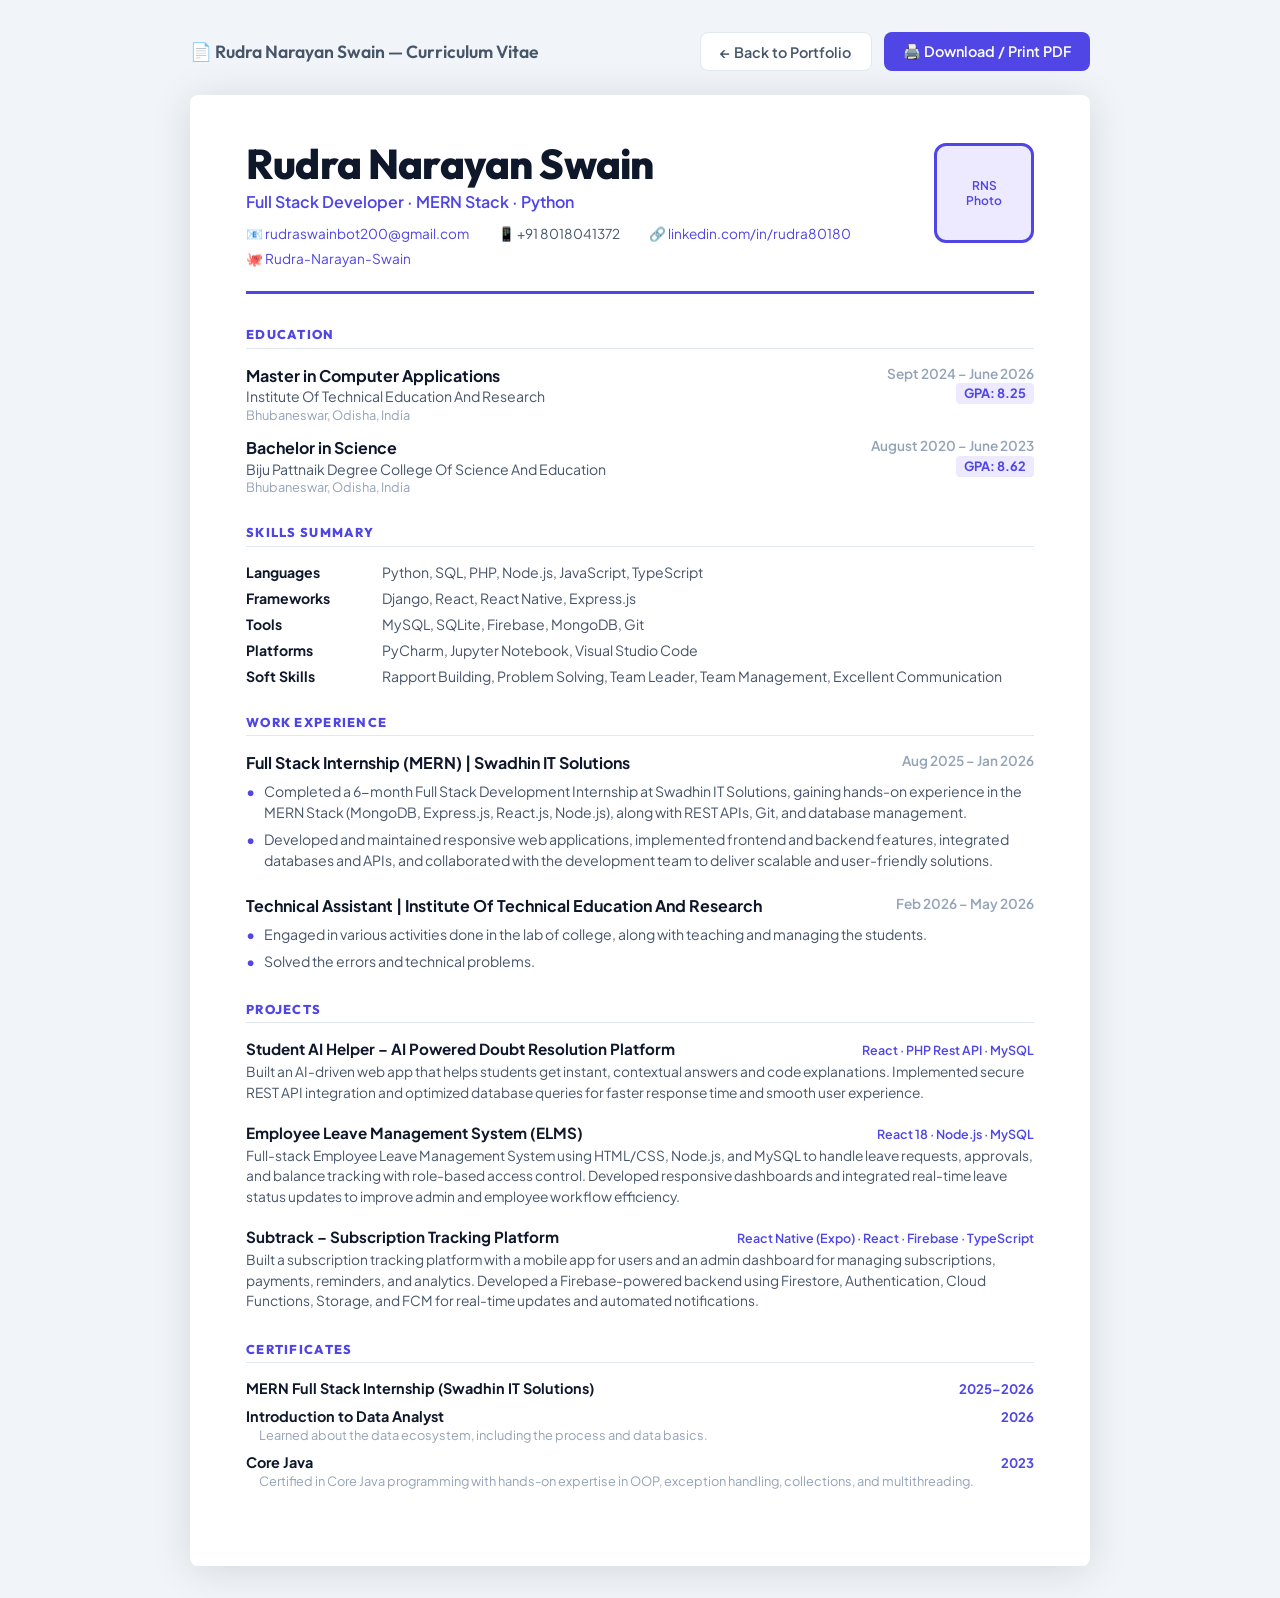
==== cv.html @ 92885af6 "feat: Premium developer portfolio" ====
<!DOCTYPE html>
<html lang="en">
<head>
  <meta charset="UTF-8" />
  <meta name="viewport" content="width=device-width, initial-scale=1.0" />
  <title>CV – Rudra Narayan Swain</title>
  <link rel="preconnect" href="https://fonts.googleapis.com" />
  <link href="https://fonts.googleapis.com/css2?family=Outfit:wght@400;600;700;800&family=Plus+Jakarta+Sans:wght@400;500;600&display=swap" rel="stylesheet" />
  <style>
    /* ===== SCREEN STYLES ===== */
    :root {
      --ink: #0f172a;
      --ink-muted: #475569;
      --ink-light: #94a3b8;
      --accent: #4f46e5;
      --accent-light: #ede9fe;
      --divider: #e2e8f0;
      --bg: #ffffff;
    }

    * { margin: 0; padding: 0; box-sizing: border-box; }

    body {
      background: #f1f5f9;
      font-family: 'Plus Jakarta Sans', sans-serif;
      color: var(--ink);
      min-height: 100vh;
      padding: 2rem;
    }

    /* Screen-only controls bar */
    .cv-actions {
      max-width: 900px;
      margin: 0 auto 1.5rem;
      display: flex;
      justify-content: space-between;
      align-items: center;
      flex-wrap: wrap;
      gap: 1rem;
    }

    .cv-actions h1 {
      font-family: 'Outfit', sans-serif;
      font-size: 1.1rem;
      color: #475569;
      font-weight: 600;
    }

    .btn-group { display: flex; gap: 0.75rem; }

    .cv-btn {
      display: inline-flex;
      align-items: center;
      gap: 0.5rem;
      padding: 0.6rem 1.2rem;
      border-radius: 8px;
      font-family: 'Plus Jakarta Sans', sans-serif;
      font-size: 0.9rem;
      font-weight: 600;
      cursor: pointer;
      border: none;
      transition: all 0.2s ease;
      text-decoration: none;
    }

    .cv-btn-primary {
      background: #4f46e5;
      color: white;
    }

    .cv-btn-primary:hover {
      background: #4338ca;
      transform: translateY(-1px);
      box-shadow: 0 4px 12px rgba(79,70,229,0.3);
    }

    .cv-btn-secondary {
      background: white;
      color: #475569;
      border: 1px solid #e2e8f0;
    }

    .cv-btn-secondary:hover {
      background: #f8fafc;
    }

    /* ===== CV PAPER ===== */
    .cv-paper {
      background: var(--bg);
      max-width: 900px;
      margin: 0 auto;
      padding: 3rem 3.5rem;
      box-shadow: 0 4px 40px rgba(0,0,0,0.12);
      border-radius: 8px;
    }

    /* Header */
    .cv-header {
      display: grid;
      grid-template-columns: 1fr auto;
      gap: 2rem;
      align-items: start;
      margin-bottom: 2rem;
      padding-bottom: 1.5rem;
      border-bottom: 3px solid var(--accent);
    }

    .cv-name {
      font-family: 'Outfit', sans-serif;
      font-size: 2.6rem;
      font-weight: 800;
      color: var(--ink);
      letter-spacing: -0.02em;
      line-height: 1;
    }

    .cv-title-tag {
      font-size: 1rem;
      font-weight: 600;
      color: var(--accent);
      margin-top: 0.4rem;
    }

    .cv-photo {
      width: 100px;
      height: 100px;
      border-radius: 12px;
      object-fit: cover;
      border: 3px solid var(--accent-light);
    }

    .cv-photo-placeholder {
      width: 100px;
      height: 100px;
      border-radius: 12px;
      background: var(--accent-light);
      border: 3px solid var(--accent);
      display: flex;
      align-items: center;
      justify-content: center;
      font-size: 0.75rem;
      color: var(--accent);
      text-align: center;
      font-weight: 600;
      padding: 0.5rem;
    }

    /* Contact Row */
    .cv-contact {
      display: flex;
      flex-wrap: wrap;
      gap: 0.5rem 1.8rem;
      margin-top: 0.8rem;
      font-size: 0.85rem;
      color: var(--ink-muted);
    }

    .cv-contact a {
      color: var(--accent);
      text-decoration: none;
    }

    /* Sections */
    .cv-section {
      margin-bottom: 1.8rem;
    }

    .cv-section-title {
      font-family: 'Outfit', sans-serif;
      font-size: 0.8rem;
      font-weight: 800;
      text-transform: uppercase;
      letter-spacing: 0.1em;
      color: var(--accent);
      border-bottom: 1.5px solid var(--divider);
      padding-bottom: 0.35rem;
      margin-bottom: 1rem;
    }

    /* Education */
    .edu-item {
      display: grid;
      grid-template-columns: 1fr auto;
      gap: 1rem;
      margin-bottom: 0.9rem;
    }

    .edu-degree {
      font-size: 1rem;
      font-weight: 700;
      color: var(--ink);
    }

    .edu-inst-cv {
      font-size: 0.88rem;
      color: var(--ink-muted);
      margin-top: 0.1rem;
    }

    .edu-gpa-cv {
      font-size: 0.8rem;
      font-weight: 700;
      color: var(--accent);
      background: var(--accent-light);
      padding: 0.15rem 0.5rem;
      border-radius: 4px;
      height: fit-content;
    }

    .edu-date-cv {
      font-size: 0.85rem;
      color: var(--ink-light);
      font-weight: 600;
      white-space: nowrap;
      text-align: right;
    }

    .edu-loc {
      font-size: 0.8rem;
      color: var(--ink-light);
      margin-top: 0.1rem;
    }

    /* Skills */
    .skills-row {
      display: flex;
      flex-direction: column;
      gap: 0.5rem;
    }

    .skill-row-item {
      display: grid;
      grid-template-columns: 120px 1fr;
      gap: 1rem;
      align-items: baseline;
      font-size: 0.88rem;
    }

    .skill-row-label {
      font-weight: 700;
      color: var(--ink);
    }

    .skill-row-value {
      color: var(--ink-muted);
    }

    /* Experience */
    .exp-cv-item {
      margin-bottom: 1.5rem;
    }

    .exp-cv-header {
      display: flex;
      justify-content: space-between;
      align-items: flex-start;
      flex-wrap: wrap;
      gap: 0.3rem;
    }

    .exp-cv-role {
      font-size: 1rem;
      font-weight: 700;
      color: var(--ink);
    }

    .exp-cv-company {
      font-size: 0.88rem;
      color: var(--accent);
      font-weight: 600;
    }

    .exp-cv-date {
      font-size: 0.85rem;
      color: var(--ink-light);
      font-weight: 600;
      white-space: nowrap;
    }

    .exp-cv-bullets {
      list-style: none;
      margin-top: 0.5rem;
    }

    .exp-cv-bullets li {
      position: relative;
      padding-left: 1.1rem;
      font-size: 0.88rem;
      color: var(--ink-muted);
      margin-bottom: 0.35rem;
      line-height: 1.5;
    }

    .exp-cv-bullets li::before {
      content: '•';
      position: absolute;
      left: 0;
      color: var(--accent);
      font-weight: bold;
    }

    /* Projects */
    .proj-cv-item {
      margin-bottom: 1.2rem;
    }

    .proj-cv-header {
      display: flex;
      justify-content: space-between;
      align-items: baseline;
      flex-wrap: wrap;
    }

    .proj-cv-name {
      font-size: 0.95rem;
      font-weight: 700;
      color: var(--ink);
    }

    .proj-cv-tech {
      font-size: 0.78rem;
      color: var(--accent);
      font-weight: 600;
    }

    .proj-cv-desc {
      font-size: 0.86rem;
      color: var(--ink-muted);
      margin-top: 0.25rem;
      line-height: 1.5;
    }

    /* Certificates */
    .cert-cv-item {
      display: flex;
      justify-content: space-between;
      align-items: baseline;
      margin-bottom: 0.6rem;
      flex-wrap: wrap;
      gap: 0.3rem;
    }

    .cert-cv-left {}

    .cert-cv-name {
      font-size: 0.9rem;
      font-weight: 700;
      color: var(--ink);
    }

    .cert-cv-issuer {
      font-size: 0.8rem;
      color: var(--ink-muted);
      margin-top: 0.1rem;
    }

    .cert-cv-desc {
      font-size: 0.8rem;
      color: var(--ink-light);
      padding-left: 0.8rem;
      margin-top: 0.15rem;
    }

    .cert-cv-year {
      font-size: 0.82rem;
      color: var(--accent);
      font-weight: 700;
    }

    /* ===== PRINT STYLES ===== */
    @media print {
      body {
        background: white;
        padding: 0;
        -webkit-print-color-adjust: exact;
        print-color-adjust: exact;
      }

      .cv-actions { display: none !important; }

      .cv-paper {
        box-shadow: none;
        border-radius: 0;
        padding: 1.5cm 2cm;
        max-width: 100%;
      }

      a { color: var(--accent); }
      a[href]::after { content: none; }
    }
  </style>
</head>
<body>

  <!-- Screen-only action bar -->
  <div class="cv-actions">
    <h1>📄 Rudra Narayan Swain — Curriculum Vitae</h1>
    <div class="btn-group">
      <a href="index.html" class="cv-btn cv-btn-secondary">← Back to Portfolio</a>
      <button class="cv-btn cv-btn-primary" onclick="window.print()">
        🖨️ Download / Print PDF
      </button>
    </div>
  </div>

  <!-- ===== CV PAPER ===== -->
  <div class="cv-paper">

    <!-- Header -->
    <div class="cv-header">
      <div>
        <div class="cv-name">Rudra Narayan Swain</div>
        <div class="cv-title-tag">Full Stack Developer · MERN Stack · Python</div>
        <div class="cv-contact">
          <span>📧 <a href="mailto:rudraswainbot200@gmail.com">rudraswainbot200@gmail.com</a></span>
          <span>📱 +91 8018041372</span>
          <span>🔗 <a href="https://www.linkedin.com/in/rudra80180" target="_blank">linkedin.com/in/rudra80180</a></span>
          <span>🐙 <a href="https://github.com/Rudra-Narayan-Swain" target="_blank">Rudra-Narayan-Swain</a></span>
        </div>
      </div>
      <!-- Replace with your actual photo: place it at assets/profile.jpg -->
      <img
        class="cv-photo"
        src="assets/profile.jpg"
        alt="Rudra Narayan Swain"
        onerror="this.outerHTML='<div class=\'cv-photo-placeholder\'>RNS<br/>Photo</div>'"
      />
    </div>

    <!-- Education -->
    <div class="cv-section">
      <div class="cv-section-title">Education</div>

      <div class="edu-item">
        <div>
          <div class="edu-degree">Master in Computer Applications</div>
          <div class="edu-inst-cv">Institute Of Technical Education And Research</div>
          <div class="edu-loc">Bhubaneswar, Odisha, India</div>
        </div>
        <div style="text-align:right;">
          <div class="edu-date-cv">Sept 2024 – June 2026</div>
          <span class="edu-gpa-cv">GPA: 8.25</span>
        </div>
      </div>

      <div class="edu-item">
        <div>
          <div class="edu-degree">Bachelor in Science</div>
          <div class="edu-inst-cv">Biju Pattnaik Degree College Of Science And Education</div>
          <div class="edu-loc">Bhubaneswar, Odisha, India</div>
        </div>
        <div style="text-align:right;">
          <div class="edu-date-cv">August 2020 – June 2023</div>
          <span class="edu-gpa-cv">GPA: 8.62</span>
        </div>
      </div>
    </div>

    <!-- Skills -->
    <div class="cv-section">
      <div class="cv-section-title">Skills Summary</div>
      <div class="skills-row">
        <div class="skill-row-item">
          <span class="skill-row-label">Languages</span>
          <span class="skill-row-value">Python, SQL, PHP, Node.js, JavaScript, TypeScript</span>
        </div>
        <div class="skill-row-item">
          <span class="skill-row-label">Frameworks</span>
          <span class="skill-row-value">Django, React, React Native, Express.js</span>
        </div>
        <div class="skill-row-item">
          <span class="skill-row-label">Tools</span>
          <span class="skill-row-value">MySQL, SQLite, Firebase, MongoDB, Git</span>
        </div>
        <div class="skill-row-item">
          <span class="skill-row-label">Platforms</span>
          <span class="skill-row-value">PyCharm, Jupyter Notebook, Visual Studio Code</span>
        </div>
        <div class="skill-row-item">
          <span class="skill-row-label">Soft Skills</span>
          <span class="skill-row-value">Rapport Building, Problem Solving, Team Leader, Team Management, Excellent Communication</span>
        </div>
      </div>
    </div>

    <!-- Work Experience -->
    <div class="cv-section">
      <div class="cv-section-title">Work Experience</div>

      <div class="exp-cv-item">
        <div class="exp-cv-header">
          <div>
            <div class="exp-cv-role">Full Stack Internship (MERN) | Swadhin IT Solutions</div>
          </div>
          <span class="exp-cv-date">Aug 2025 – Jan 2026</span>
        </div>
        <ul class="exp-cv-bullets">
          <li>Completed a 6-month Full Stack Development Internship at Swadhin IT Solutions, gaining hands-on experience in the MERN Stack (MongoDB, Express.js, React.js, Node.js), along with REST APIs, Git, and database management.</li>
          <li>Developed and maintained responsive web applications, implemented frontend and backend features, integrated databases and APIs, and collaborated with the development team to deliver scalable and user-friendly solutions.</li>
        </ul>
      </div>

      <div class="exp-cv-item">
        <div class="exp-cv-header">
          <div>
            <div class="exp-cv-role">Technical Assistant | Institute Of Technical Education And Research</div>
          </div>
          <span class="exp-cv-date">Feb 2026 – May 2026</span>
        </div>
        <ul class="exp-cv-bullets">
          <li>Engaged in various activities done in the lab of college, along with teaching and managing the students.</li>
          <li>Solved the errors and technical problems.</li>
        </ul>
      </div>
    </div>

    <!-- Projects -->
    <div class="cv-section">
      <div class="cv-section-title">Projects</div>

      <div class="proj-cv-item">
        <div class="proj-cv-header">
          <span class="proj-cv-name">Student AI Helper – AI Powered Doubt Resolution Platform</span>
          <span class="proj-cv-tech">React · PHP Rest API · MySQL</span>
        </div>
        <div class="proj-cv-desc">
          Built an AI-driven web app that helps students get instant, contextual answers and code explanations.
          Implemented secure REST API integration and optimized database queries for faster response time and smooth user experience.
        </div>
      </div>

      <div class="proj-cv-item">
        <div class="proj-cv-header">
          <span class="proj-cv-name">Employee Leave Management System (ELMS)</span>
          <span class="proj-cv-tech">React 18 · Node.js · MySQL</span>
        </div>
        <div class="proj-cv-desc">
          Full-stack Employee Leave Management System using HTML/CSS, Node.js, and MySQL to handle leave requests, approvals, and balance tracking with role-based access control.
          Developed responsive dashboards and integrated real-time leave status updates to improve admin and employee workflow efficiency.
        </div>
      </div>

      <div class="proj-cv-item">
        <div class="proj-cv-header">
          <span class="proj-cv-name">Subtrack – Subscription Tracking Platform</span>
          <span class="proj-cv-tech">React Native (Expo) · React · Firebase · TypeScript</span>
        </div>
        <div class="proj-cv-desc">
          Built a subscription tracking platform with a mobile app for users and an admin dashboard for managing subscriptions, payments, reminders, and analytics.
          Developed a Firebase-powered backend using Firestore, Authentication, Cloud Functions, Storage, and FCM for real-time updates and automated notifications.
        </div>
      </div>
    </div>

    <!-- Certificates -->
    <div class="cv-section">
      <div class="cv-section-title">Certificates</div>

      <div class="cert-cv-item">
        <div class="cert-cv-left">
          <div class="cert-cv-name">MERN Full Stack Internship (Swadhin IT Solutions)</div>
        </div>
        <span class="cert-cv-year">2025–2026</span>
      </div>

      <div class="cert-cv-item">
        <div class="cert-cv-left">
          <div class="cert-cv-name">Introduction to Data Analyst</div>
          <div class="cert-cv-desc">Learned about the data ecosystem, including the process and data basics.</div>
        </div>
        <span class="cert-cv-year">2026</span>
      </div>

      <div class="cert-cv-item">
        <div class="cert-cv-left">
          <div class="cert-cv-name">Core Java</div>
          <div class="cert-cv-desc">Certified in Core Java programming with hands-on expertise in OOP, exception handling, collections, and multithreading.</div>
        </div>
        <span class="cert-cv-year">2023</span>
      </div>
    </div>

  </div><!-- end .cv-paper -->

</body>
</html>
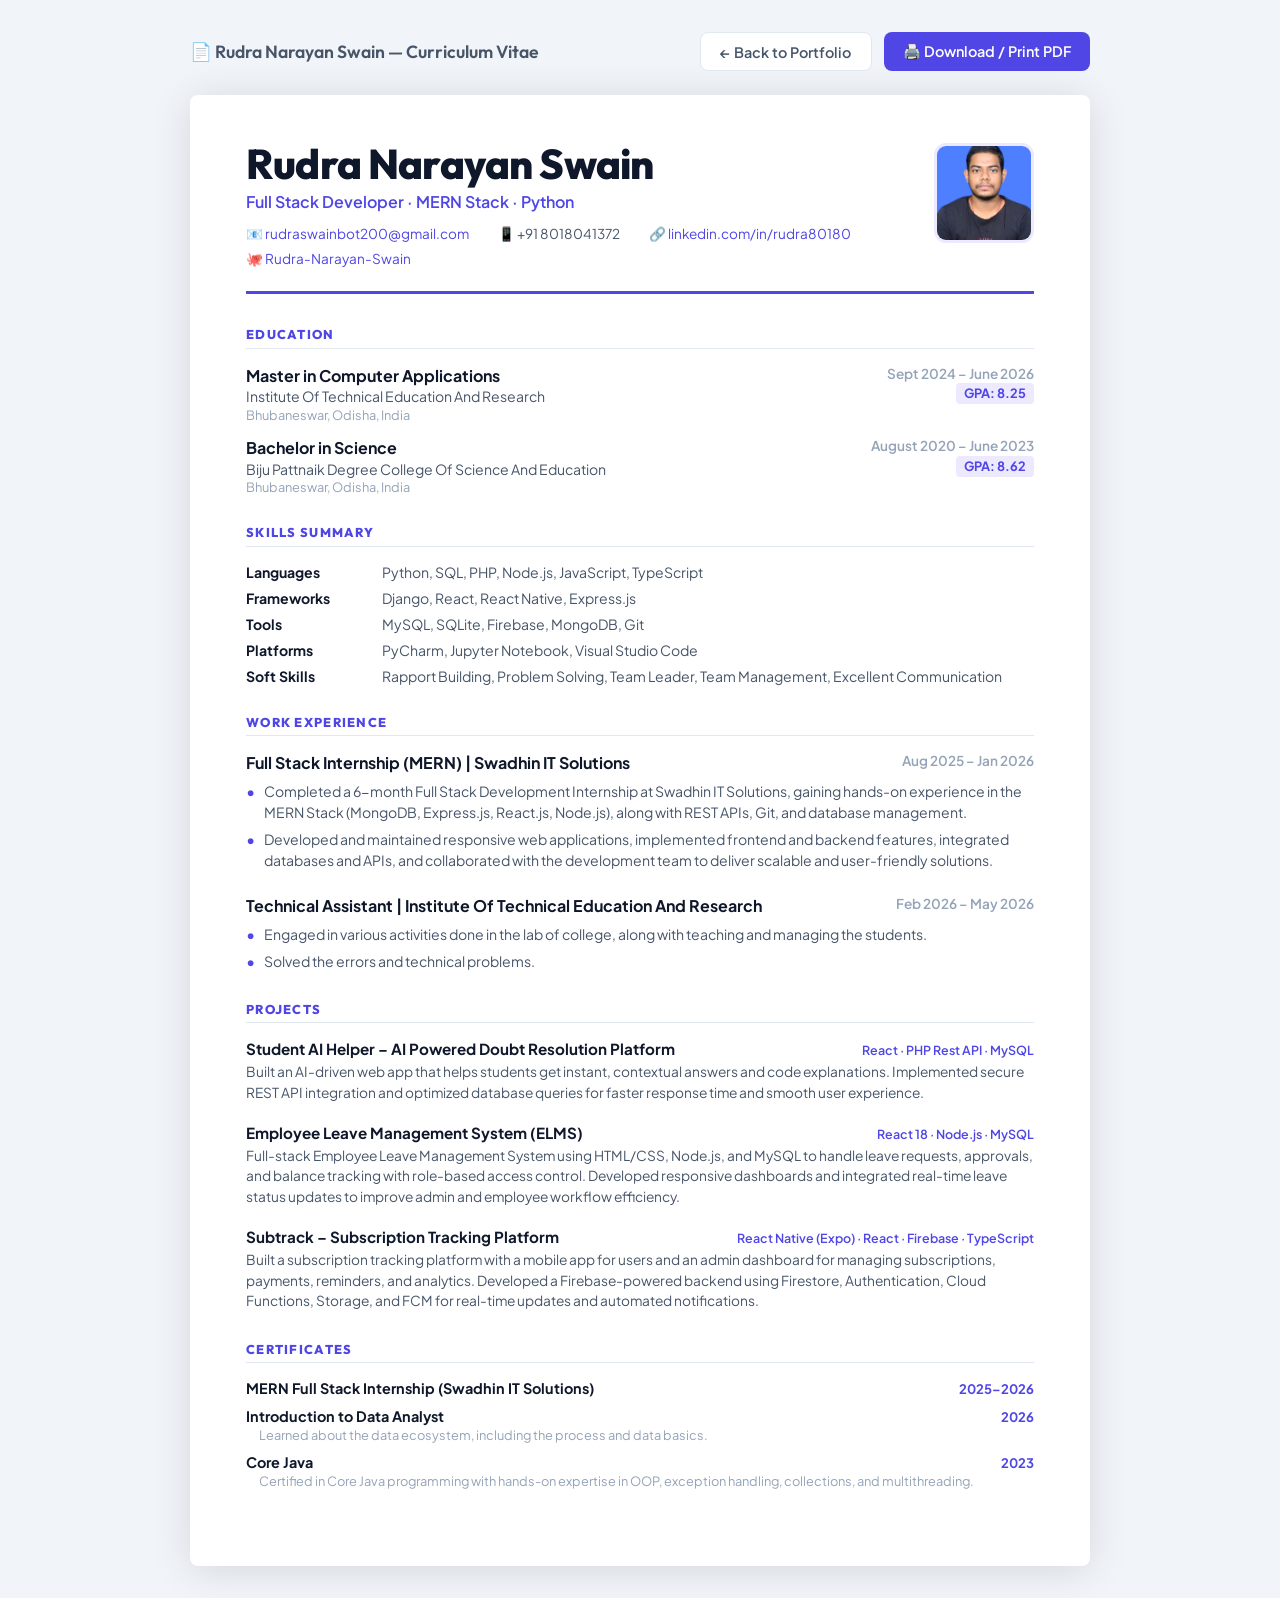
==== commit f838d98b: "add: actual profile photo and certificate images" ====
--- a/cv.html
+++ b/cv.html
@@ -418,13 +418,14 @@
           <span>🐙 <a href="https://github.com/Rudra-Narayan-Swain" target="_blank">Rudra-Narayan-Swain</a></span>
         </div>
       </div>
-      <!-- Replace with your actual photo: place it at assets/profile.jpg -->
+      <!-- Profile photo -->
       <img
         class="cv-photo"
-        src="assets/profile.jpg"
+        src="assets/rudra photo.jpg"
         alt="Rudra Narayan Swain"
         onerror="this.outerHTML='<div class=\'cv-photo-placeholder\'>RNS<br/>Photo</div>'"
       />
+
     </div>
 
     <!-- Education -->
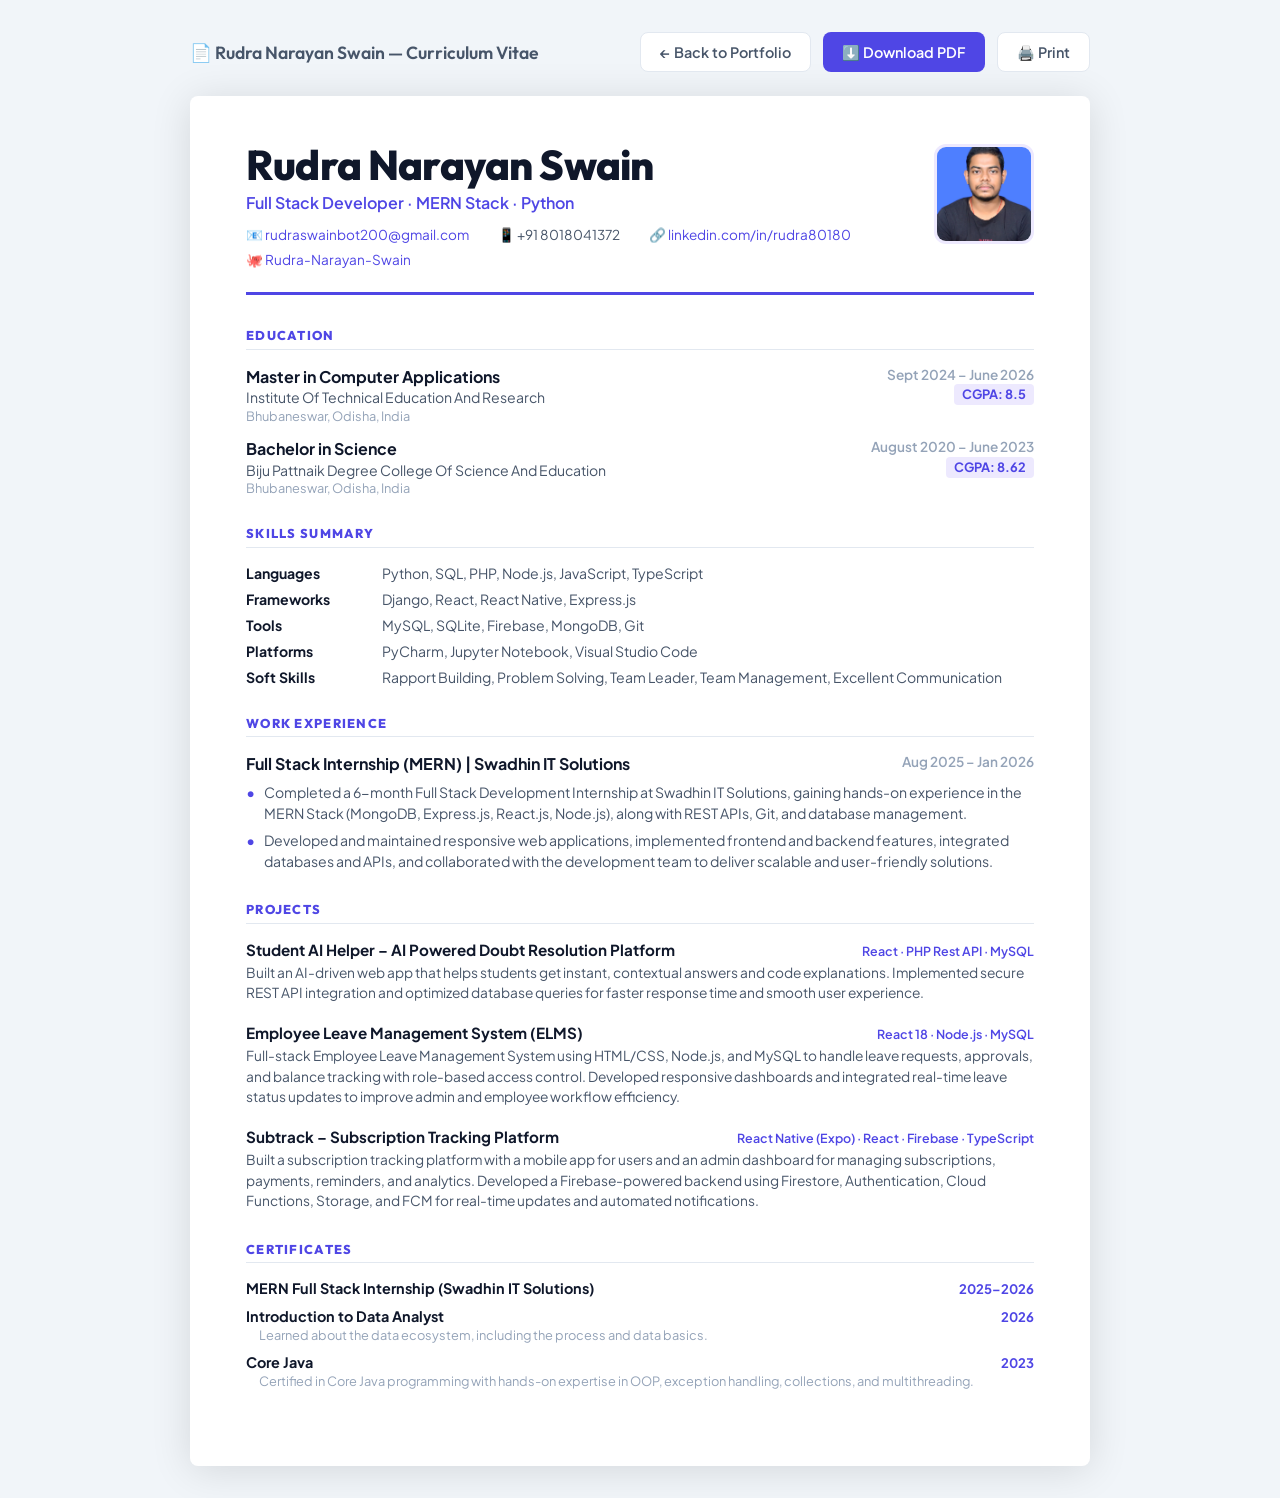
==== commit ca157e11: "feat: update MCA CGPA to 8.5, remove teaching assistant from experience, and update CV" ====
--- a/cv.html
+++ b/cv.html
@@ -397,8 +397,11 @@
     <h1>📄 Rudra Narayan Swain — Curriculum Vitae</h1>
     <div class="btn-group">
       <a href="index.html" class="cv-btn cv-btn-secondary">← Back to Portfolio</a>
-      <button class="cv-btn cv-btn-primary" onclick="window.print()">
-        🖨️ Download / Print PDF
+      <a href="cv.pdf" download="Rudra_Narayan_Swain_CV.pdf" class="cv-btn cv-btn-primary">
+        ⬇️ Download PDF
+      </a>
+      <button class="cv-btn cv-btn-secondary" onclick="window.print()">
+        🖨️ Print
       </button>
     </div>
   </div>
@@ -440,7 +443,7 @@
         </div>
         <div style="text-align:right;">
           <div class="edu-date-cv">Sept 2024 – June 2026</div>
-          <span class="edu-gpa-cv">GPA: 8.25</span>
+          <span class="edu-gpa-cv">CGPA: 8.5</span>
         </div>
       </div>
 
@@ -452,7 +455,7 @@
         </div>
         <div style="text-align:right;">
           <div class="edu-date-cv">August 2020 – June 2023</div>
-          <span class="edu-gpa-cv">GPA: 8.62</span>
+          <span class="edu-gpa-cv">CGPA: 8.62</span>
         </div>
       </div>
     </div>
@@ -500,19 +503,6 @@
           <li>Developed and maintained responsive web applications, implemented frontend and backend features, integrated databases and APIs, and collaborated with the development team to deliver scalable and user-friendly solutions.</li>
         </ul>
       </div>
-
-      <div class="exp-cv-item">
-        <div class="exp-cv-header">
-          <div>
-            <div class="exp-cv-role">Technical Assistant | Institute Of Technical Education And Research</div>
-          </div>
-          <span class="exp-cv-date">Feb 2026 – May 2026</span>
-        </div>
-        <ul class="exp-cv-bullets">
-          <li>Engaged in various activities done in the lab of college, along with teaching and managing the students.</li>
-          <li>Solved the errors and technical problems.</li>
-        </ul>
-      </div>
     </div>
 
     <!-- Projects -->
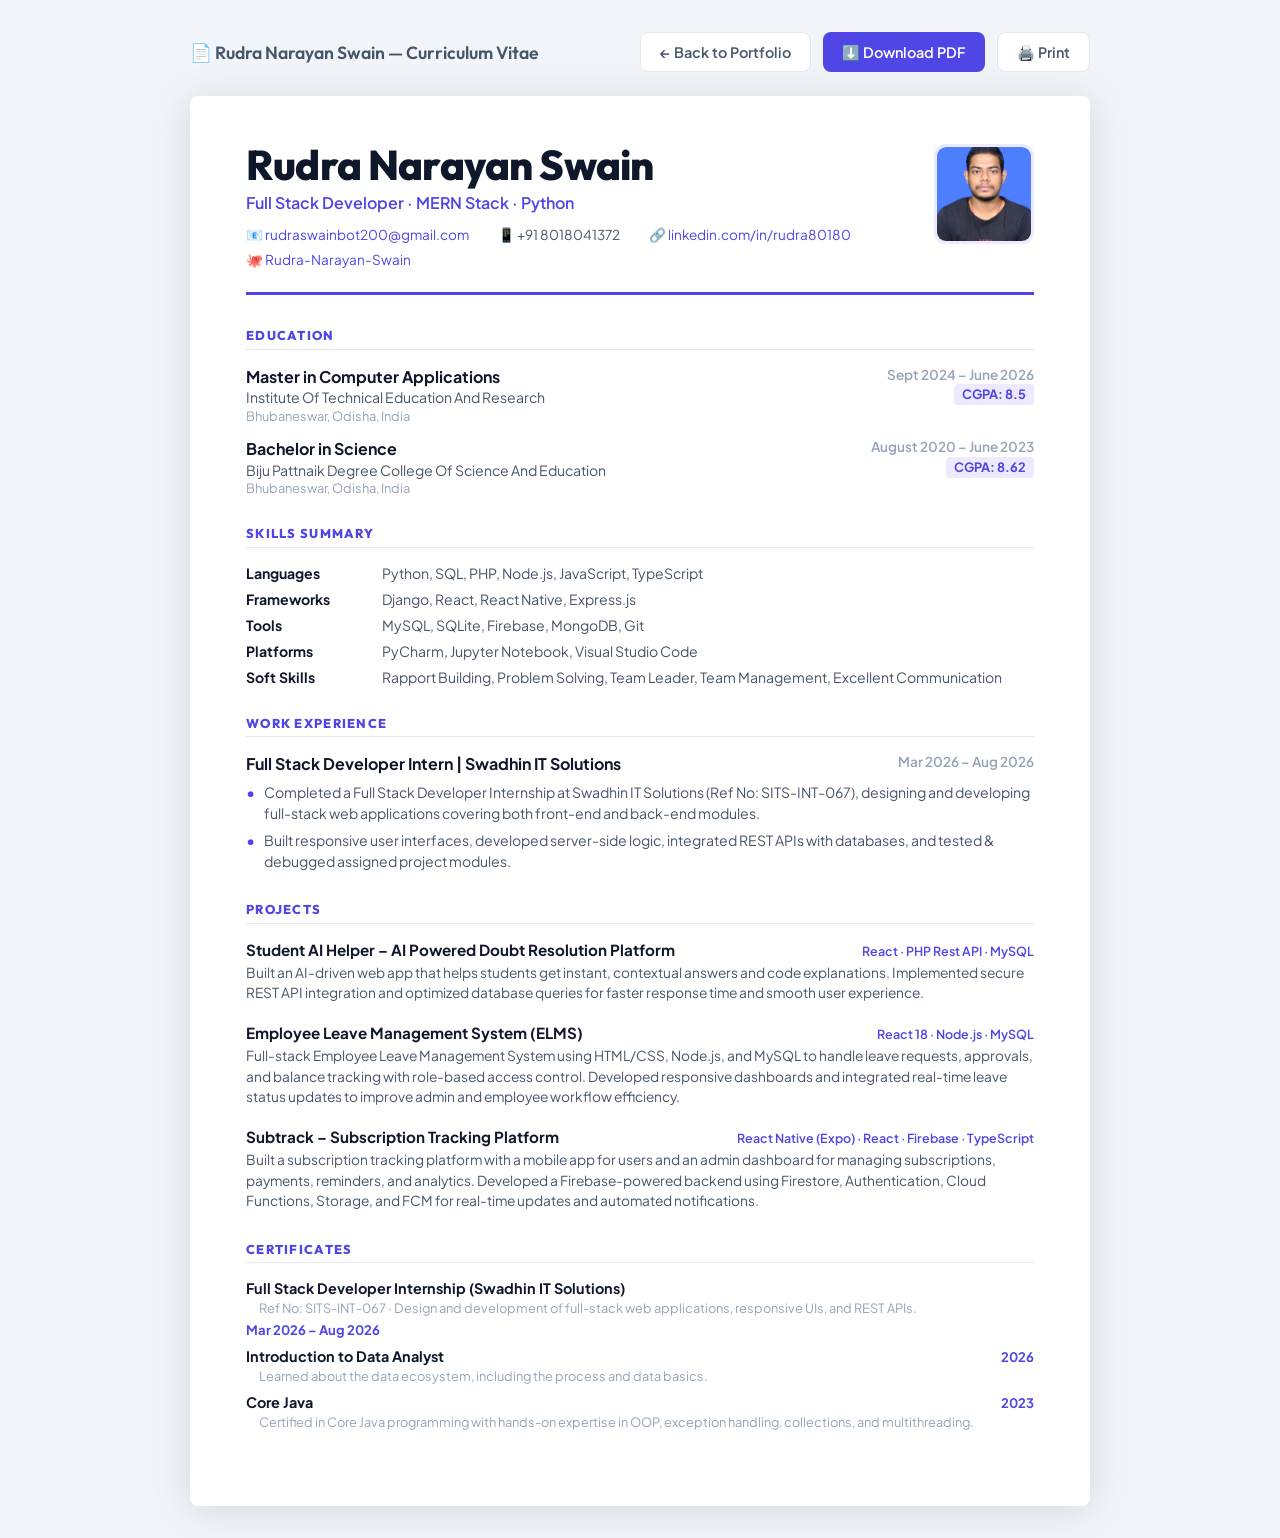
==== commit 3a42c892: "feat: add Swadhin IT Solutions internship certificate image and update experience details" ====
--- a/cv.html
+++ b/cv.html
@@ -494,13 +494,13 @@
       <div class="exp-cv-item">
         <div class="exp-cv-header">
           <div>
-            <div class="exp-cv-role">Full Stack Internship (MERN) | Swadhin IT Solutions</div>
+            <div class="exp-cv-role">Full Stack Developer Intern | Swadhin IT Solutions</div>
           </div>
-          <span class="exp-cv-date">Aug 2025 – Jan 2026</span>
+          <span class="exp-cv-date">Mar 2026 – Aug 2026</span>
         </div>
         <ul class="exp-cv-bullets">
-          <li>Completed a 6-month Full Stack Development Internship at Swadhin IT Solutions, gaining hands-on experience in the MERN Stack (MongoDB, Express.js, React.js, Node.js), along with REST APIs, Git, and database management.</li>
-          <li>Developed and maintained responsive web applications, implemented frontend and backend features, integrated databases and APIs, and collaborated with the development team to deliver scalable and user-friendly solutions.</li>
+          <li>Completed a Full Stack Developer Internship at Swadhin IT Solutions (Ref No: SITS-INT-067), designing and developing full-stack web applications covering both front-end and back-end modules.</li>
+          <li>Built responsive user interfaces, developed server-side logic, integrated REST APIs with databases, and tested & debugged assigned project modules.</li>
         </ul>
       </div>
     </div>
@@ -549,9 +549,10 @@
 
       <div class="cert-cv-item">
         <div class="cert-cv-left">
-          <div class="cert-cv-name">MERN Full Stack Internship (Swadhin IT Solutions)</div>
-        </div>
-        <span class="cert-cv-year">2025–2026</span>
+          <div class="cert-cv-name">Full Stack Developer Internship (Swadhin IT Solutions)</div>
+          <div class="cert-cv-desc">Ref No: SITS-INT-067 · Design and development of full-stack web applications, responsive UIs, and REST APIs.</div>
+        </div>
+        <span class="cert-cv-year">Mar 2026 – Aug 2026</span>
       </div>
 
       <div class="cert-cv-item">
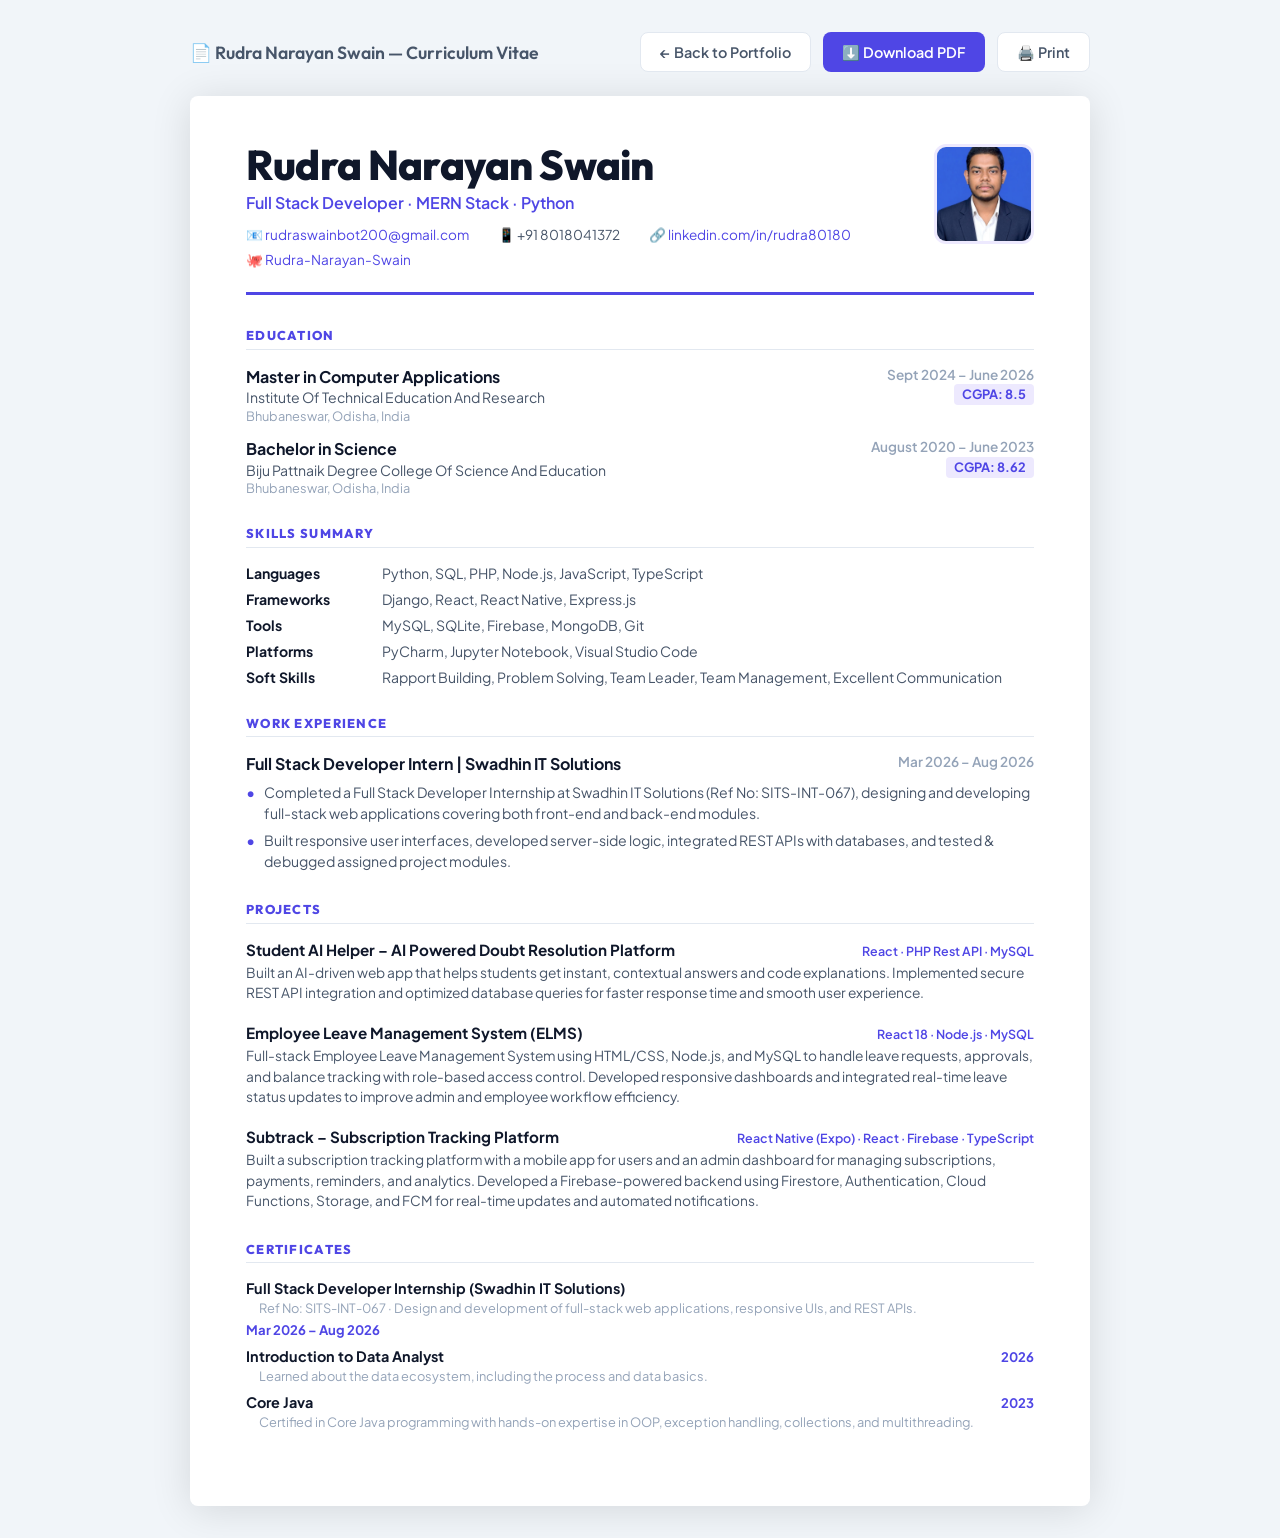
==== commit 7b45c66d: "feat: update profile photo to rudra photo.jpeg and embed internship certificate in experience card" ====
--- a/cv.html
+++ b/cv.html
@@ -424,7 +424,7 @@
       <!-- Profile photo -->
       <img
         class="cv-photo"
-        src="assets/rudra photo.jpg"
+        src="assets/rudra photo.jpeg"
         alt="Rudra Narayan Swain"
         onerror="this.outerHTML='<div class=\'cv-photo-placeholder\'>RNS<br/>Photo</div>'"
       />
